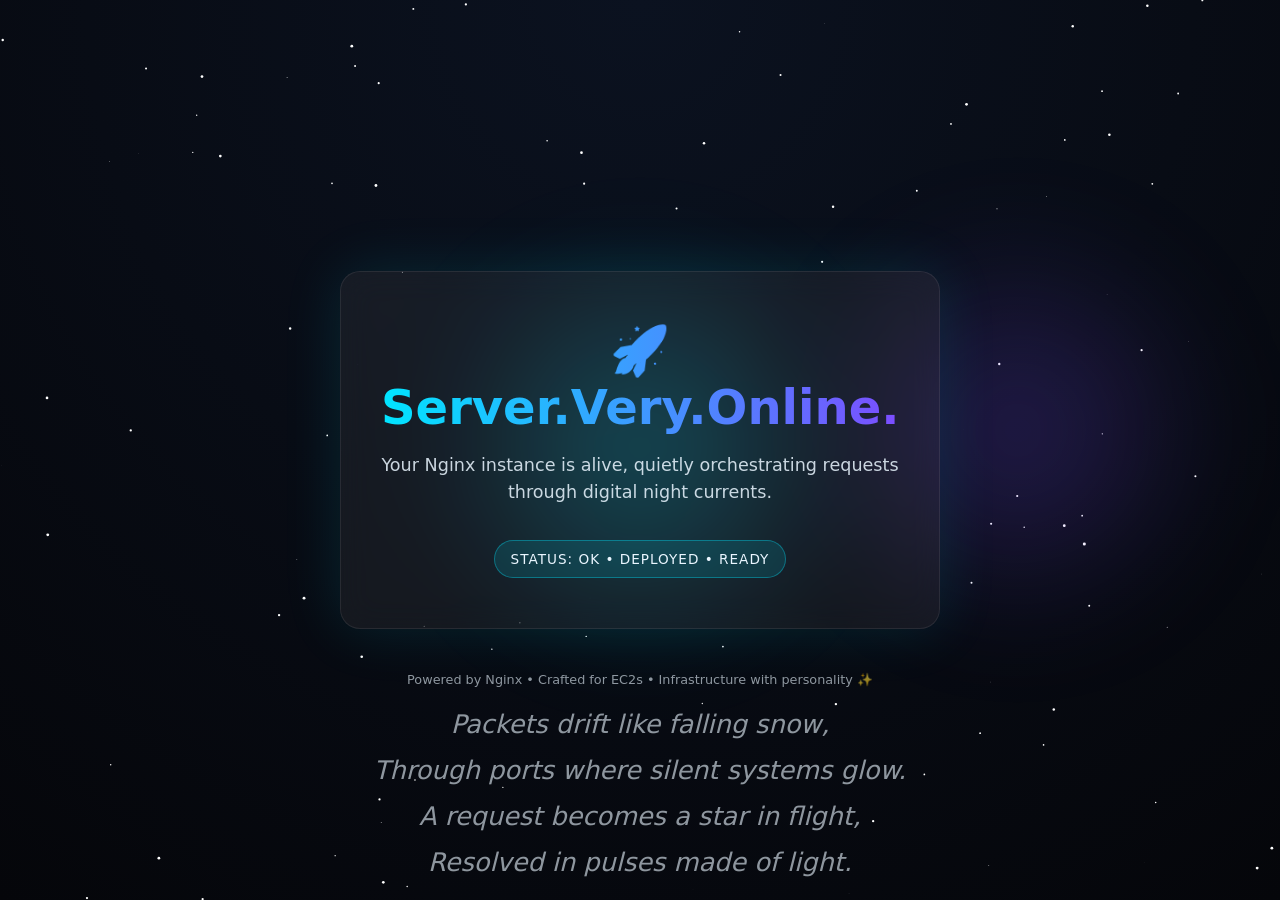
==== tf-aws-ec2/index.html @ 8371cb4c "feat: add code for ec2 with userdata to host a simple website using nginx" ====
<!DOCTYPE html>
<html lang="en">
<head>
  <meta charset="UTF-8" />
  <meta name="viewport" content="width=device-width, initial-scale=1.0"/>
  <title>Server Online</title>

  <style>
    :root {
      --bg1: #05060a;
      --bg2: #0b1220;
      --accent1: #00e5ff;
      --accent2: #7c4dff;
      --text: #eaf6ff;
    }

    * {
      box-sizing: border-box;
    }

    body {
      margin: 0;
      height: 100vh;
      overflow: hidden;
      font-family: "Segoe UI", system-ui, sans-serif;
      color: var(--text);
      display: flex;
      align-items: center;
      justify-content: center;
      background: radial-gradient(circle at top, var(--bg2), var(--bg1));
    }

    canvas {
      position: absolute;
      top: 0;
      left: 0;
    }

    .glow-orb {
      position: absolute;
      width: 500px;
      height: 500px;
      background: radial-gradient(circle, rgba(0,229,255,0.25), transparent 60%);
      filter: blur(50px);
      animation: drift 12s infinite alternate ease-in-out;
    }

    .glow-orb.purple {
      background: radial-gradient(circle, rgba(124,77,255,0.25), transparent 60%);
      animation-duration: 16s;
      top: 20%;
      left: 60%;
    }

    @keyframes drift {
      from { transform: translate(-10%, -10%) scale(1); }
      to { transform: translate(10%, 10%) scale(1.2); }
    }

    .container {
      position: relative;
      text-align: center;
      padding: 50px 40px;
      border-radius: 20px;
      background: rgba(255,255,255,0.06);
      backdrop-filter: blur(16px);
      border: 1px solid rgba(255,255,255,0.08);
      box-shadow: 0 0 60px rgba(0,229,255,0.12);
      animation: float 6s ease-in-out infinite;
      z-index: 2;
      max-width: 600px;
    }

    @keyframes float {
      0%,100% { transform: translateY(0); }
      50% { transform: translateY(-12px); }
    }

    h1 {
      font-size: 3rem;
      margin: 0 0 10px;
      background: linear-gradient(90deg, var(--accent1), var(--accent2));
      -webkit-background-clip: text;
      -webkit-text-fill-color: transparent;
    }

    p {
      opacity: 0.85;
      font-size: 1.1rem;
      line-height: 1.5;
    }

    .badge {
      margin-top: 18px;
      display: inline-block;
      padding: 10px 16px;
      border-radius: 999px;
      font-size: 0.85rem;
      letter-spacing: 1px;
      background: rgba(0,229,255,0.12);
      border: 1px solid rgba(0,229,255,0.35);
    }

    footer {
      position: absolute;
      bottom: 15px;
      width: 100%;
      text-align: center;
      font-size: 0.8rem;
      opacity: 0.6;
      z-index: 2;
    }

    .poem {
      margin-top: 14px;
      font-style: italic;
      font-size: 1.6rem;
      line-height: 1.8;
      opacity: 0.95;
      min-height: 110px;
      transition: opacity 0.6s ease;
    }
  </style>
</head>

<body>
  <canvas id="stars"></canvas>

  <div class="glow-orb"></div>
  <div class="glow-orb purple"></div>

  <div class="container">
    <h1>🚀 Server.Very.Online.</h1>
    <p>
      Your Nginx instance is alive, quietly orchestrating requests through digital night currents.
    </p>

    <div class="badge">STATUS: OK • DEPLOYED • READY</div>
  </div>

  <footer>
    Powered by Nginx • Crafted for EC2s • Infrastructure with personality ✨
    <div class="poem" id="poemBox"></div>
  </footer>

  <script>
    // Starfield
    const canvas = document.getElementById("stars");
    const ctx = canvas.getContext("2d");

    function resize() {
      canvas.width = window.innerWidth;
      canvas.height = window.innerHeight;
    }
    resize();
    window.addEventListener("resize", resize);

    const stars = Array.from({ length: 120 }, () => ({
      x: Math.random() * window.innerWidth,
      y: Math.random() * window.innerHeight,
      r: Math.random() * 1.5,
      d: Math.random() * 0.5
    }));

    function draw() {
      ctx.clearRect(0, 0, canvas.width, canvas.height);
      ctx.fillStyle = "white";

      stars.forEach(s => {
        ctx.beginPath();
        ctx.arc(s.x, s.y, s.r, 0, Math.PI * 2);
        ctx.fill();

        s.y += s.d;
        if (s.y > canvas.height) s.y = 0;
      });

      requestAnimationFrame(draw);
    }
    draw();

    // Poem engine
    const poems = [
      `Packets drift like falling snow,<br>Through ports where silent systems glow.<br>A request becomes a star in flight,<br>Resolved in pulses made of light.`,

      `In racks where quiet fans exhale,<br>Lives a world of logic, steel, and scale.<br>No sleep, no dream, yet still it weaves,<br>A tapestry of served-up dreams.`,

      `The server hums, a patient tide,<br>Where HTTP rivers slide.<br>Each response a whispered art,<br>From silicon and beating heart.`,

      `Digital winds through sockets pass,<br>Over keys of cloud and glass.<br>And in that flow, both still and fast,<br>The present eats the past.`,

      `A lighthouse made of code and strain,<br>Guiding data through the rain.<br>It never asks what it should be,<br>Just serves the world invisibly.`,

      `Inside the silence of machine,<br>Where human eyes are rarely seen,<br>A poem forms in voltage streams,<br>And renders life from broken dreams.`
    ];

    let index = 0;
    const box = document.getElementById("poemBox");

    function showPoem() {
      box.style.opacity = 0;
      setTimeout(() => {
        box.innerHTML = poems[index];
        box.style.opacity = 1;
        index = (index + 1) % poems.length;
      }, 400);
    }

    showPoem();
    setInterval(showPoem, 5000);
  </script>
</body>
</html>
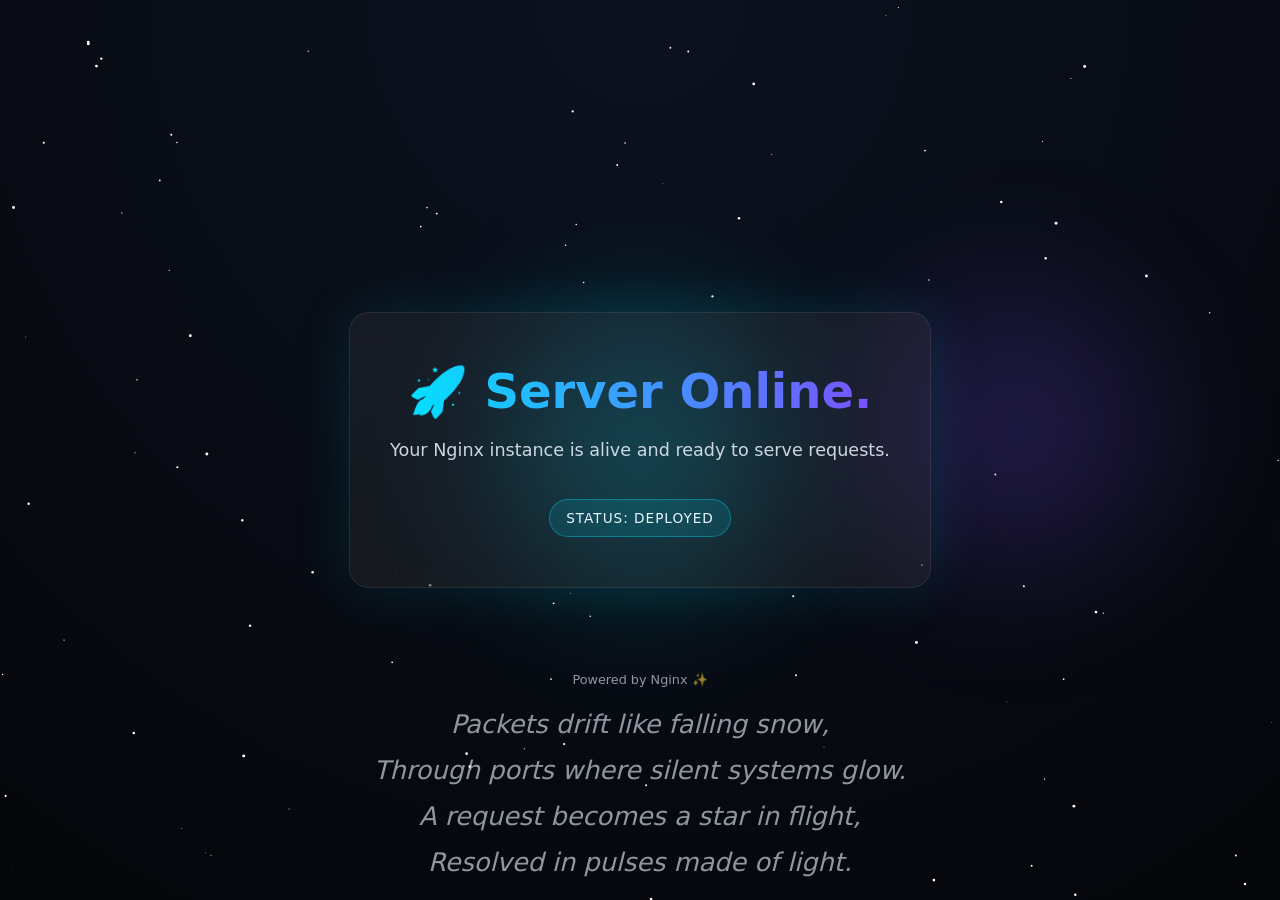
==== commit 344b8836: "feat: update html and userdata" ====
--- a/tf-aws-ec2/index.html
+++ b/tf-aws-ec2/index.html
@@ -130,16 +130,16 @@
   <div class="glow-orb purple"></div>
 
   <div class="container">
-    <h1>🚀 Server.Very.Online.</h1>
+    <h1>🚀 Server Online.</h1>
     <p>
-      Your Nginx instance is alive, quietly orchestrating requests through digital night currents.
+      Your Nginx instance is alive and ready to serve requests.
     </p>
 
-    <div class="badge">STATUS: OK • DEPLOYED • READY</div>
+    <div class="badge">STATUS: DEPLOYED</div>
   </div>
 
   <footer>
-    Powered by Nginx • Crafted for EC2s • Infrastructure with personality ✨
+    Powered by Nginx ✨
     <div class="poem" id="poemBox"></div>
   </footer>
 
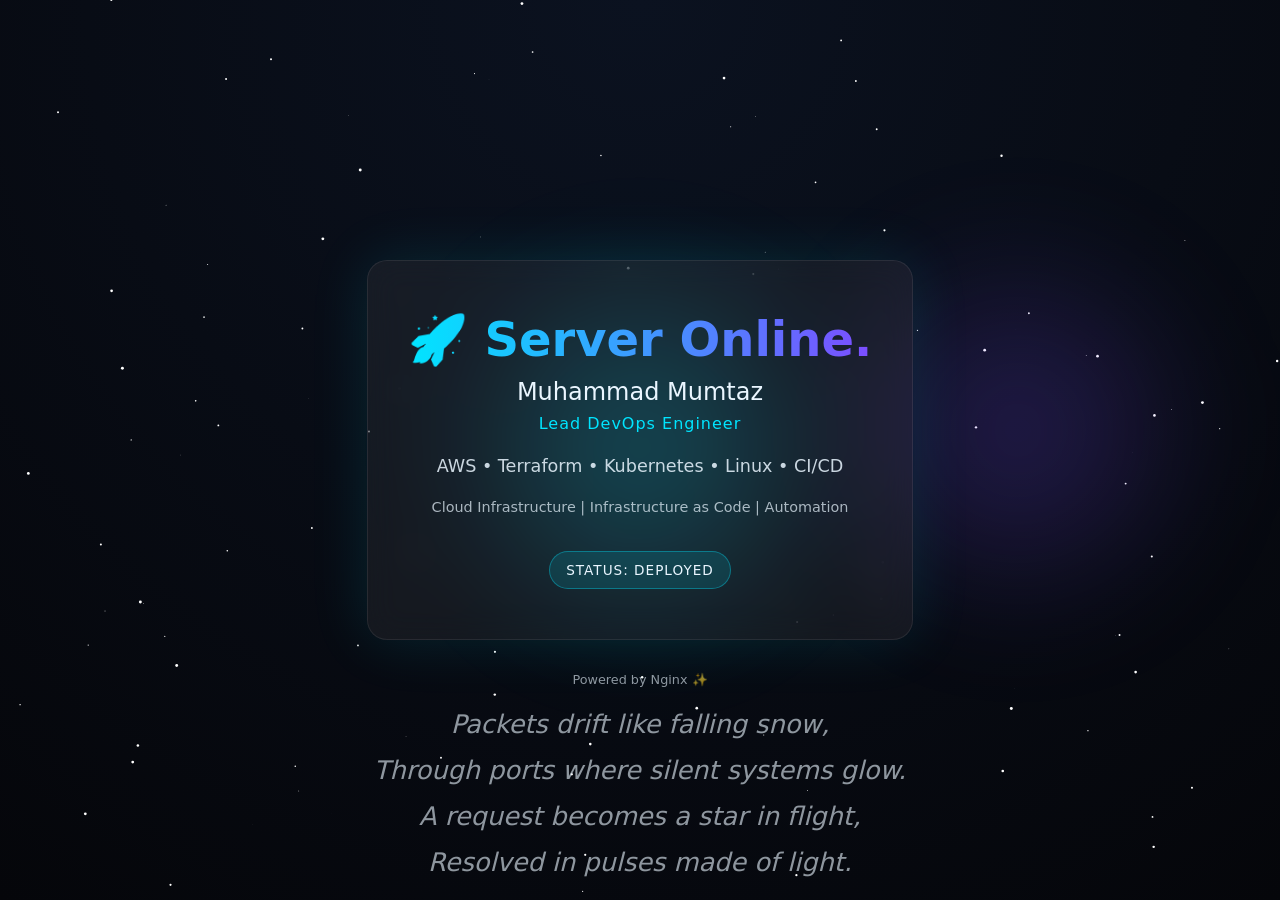
==== commit 8ad17608: "feat: update html.index with my personal info" ====
--- a/tf-aws-ec2/index.html
+++ b/tf-aws-ec2/index.html
@@ -3,7 +3,7 @@
 <head>
   <meta charset="UTF-8" />
   <meta name="viewport" content="width=device-width, initial-scale=1.0"/>
-  <title>Server Online</title>
+  <title>Muhammad Mumtaz | Server Online</title>
 
   <style>
     :root {
@@ -68,7 +68,7 @@
       box-shadow: 0 0 60px rgba(0,229,255,0.12);
       animation: float 6s ease-in-out infinite;
       z-index: 2;
-      max-width: 600px;
+      max-width: 650px;
     }
 
     @keyframes float {
@@ -84,10 +84,29 @@
       -webkit-text-fill-color: transparent;
     }
 
+    h2 {
+      margin: 8px 0;
+      font-size: 1.5rem;
+      font-weight: 500;
+    }
+
     p {
       opacity: 0.85;
       font-size: 1.1rem;
       line-height: 1.5;
+    }
+
+    .role {
+      color: var(--accent1);
+      font-size: 1rem;
+      letter-spacing: 1px;
+      margin-bottom: 20px;
+    }
+
+    .skills {
+      font-size: 0.9rem;
+      opacity: 0.7;
+      margin-top: 5px;
     }
 
     .badge {
@@ -124,18 +143,34 @@
 </head>
 
 <body>
+
   <canvas id="stars"></canvas>
 
   <div class="glow-orb"></div>
   <div class="glow-orb purple"></div>
 
   <div class="container">
+
     <h1>🚀 Server Online.</h1>
+
+    <h2>Muhammad Mumtaz</h2>
+
+    <div class="role">
+      Lead DevOps Engineer
+    </div>
+
     <p>
-      Your Nginx instance is alive and ready to serve requests.
+      AWS • Terraform • Kubernetes • Linux • CI/CD
     </p>
 
-    <div class="badge">STATUS: DEPLOYED</div>
+    <p class="skills">
+      Cloud Infrastructure | Infrastructure as Code | Automation
+    </p>
+
+    <div class="badge">
+      STATUS: DEPLOYED
+    </div>
+
   </div>
 
   <footer>
@@ -144,6 +179,7 @@
   </footer>
 
   <script>
+
     // Starfield
     const canvas = document.getElementById("stars");
     const ctx = canvas.getContext("2d");
@@ -152,7 +188,9 @@
       canvas.width = window.innerWidth;
       canvas.height = window.innerHeight;
     }
+
     resize();
+
     window.addEventListener("resize", resize);
 
     const stars = Array.from({ length: 120 }, () => ({
@@ -163,51 +201,99 @@
     }));
 
     function draw() {
+
       ctx.clearRect(0, 0, canvas.width, canvas.height);
+
       ctx.fillStyle = "white";
 
       stars.forEach(s => {
+
         ctx.beginPath();
-        ctx.arc(s.x, s.y, s.r, 0, Math.PI * 2);
+
+        ctx.arc(
+          s.x,
+          s.y,
+          s.r,
+          0,
+          Math.PI * 2
+        );
+
         ctx.fill();
 
         s.y += s.d;
-        if (s.y > canvas.height) s.y = 0;
+
+        if (s.y > canvas.height) {
+          s.y = 0;
+        }
+
       });
 
       requestAnimationFrame(draw);
     }
+
     draw();
+
 
     // Poem engine
     const poems = [
-      `Packets drift like falling snow,<br>Through ports where silent systems glow.<br>A request becomes a star in flight,<br>Resolved in pulses made of light.`,
-
-      `In racks where quiet fans exhale,<br>Lives a world of logic, steel, and scale.<br>No sleep, no dream, yet still it weaves,<br>A tapestry of served-up dreams.`,
-
-      `The server hums, a patient tide,<br>Where HTTP rivers slide.<br>Each response a whispered art,<br>From silicon and beating heart.`,
-
-      `Digital winds through sockets pass,<br>Over keys of cloud and glass.<br>And in that flow, both still and fast,<br>The present eats the past.`,
-
-      `A lighthouse made of code and strain,<br>Guiding data through the rain.<br>It never asks what it should be,<br>Just serves the world invisibly.`,
-
-      `Inside the silence of machine,<br>Where human eyes are rarely seen,<br>A poem forms in voltage streams,<br>And renders life from broken dreams.`
+
+      `Packets drift like falling snow,<br>
+      Through ports where silent systems glow.<br>
+      A request becomes a star in flight,<br>
+      Resolved in pulses made of light.`,
+
+      `In racks where quiet fans exhale,<br>
+      Lives a world of logic, steel, and scale.<br>
+      No sleep, no dream, yet still it weaves,<br>
+      A tapestry of served-up dreams.`,
+
+      `The server hums, a patient tide,<br>
+      Where HTTP rivers slide.<br>
+      Each response a whispered art,<br>
+      From silicon and beating heart.`,
+
+      `Digital winds through sockets pass,<br>
+      Over keys of cloud and glass.<br>
+      And in that flow, both still and fast,<br>
+      The present eats the past.`,
+
+      `A lighthouse made of code and strain,<br>
+      Guiding data through the rain.<br>
+      It never asks what it should be,<br>
+      Just serves the world invisibly.`,
+
+      `Inside the silence of machine,<br>
+      Where human eyes are rarely seen,<br>
+      A poem forms in voltage streams,<br>
+      And renders life from broken dreams.`
+
     ];
 
     let index = 0;
+
     const box = document.getElementById("poemBox");
 
     function showPoem() {
+
       box.style.opacity = 0;
+
       setTimeout(() => {
+
         box.innerHTML = poems[index];
+
         box.style.opacity = 1;
+
         index = (index + 1) % poems.length;
+
       }, 400);
+
     }
 
     showPoem();
+
     setInterval(showPoem, 5000);
+
   </script>
+
 </body>
-</html>
+</html>
